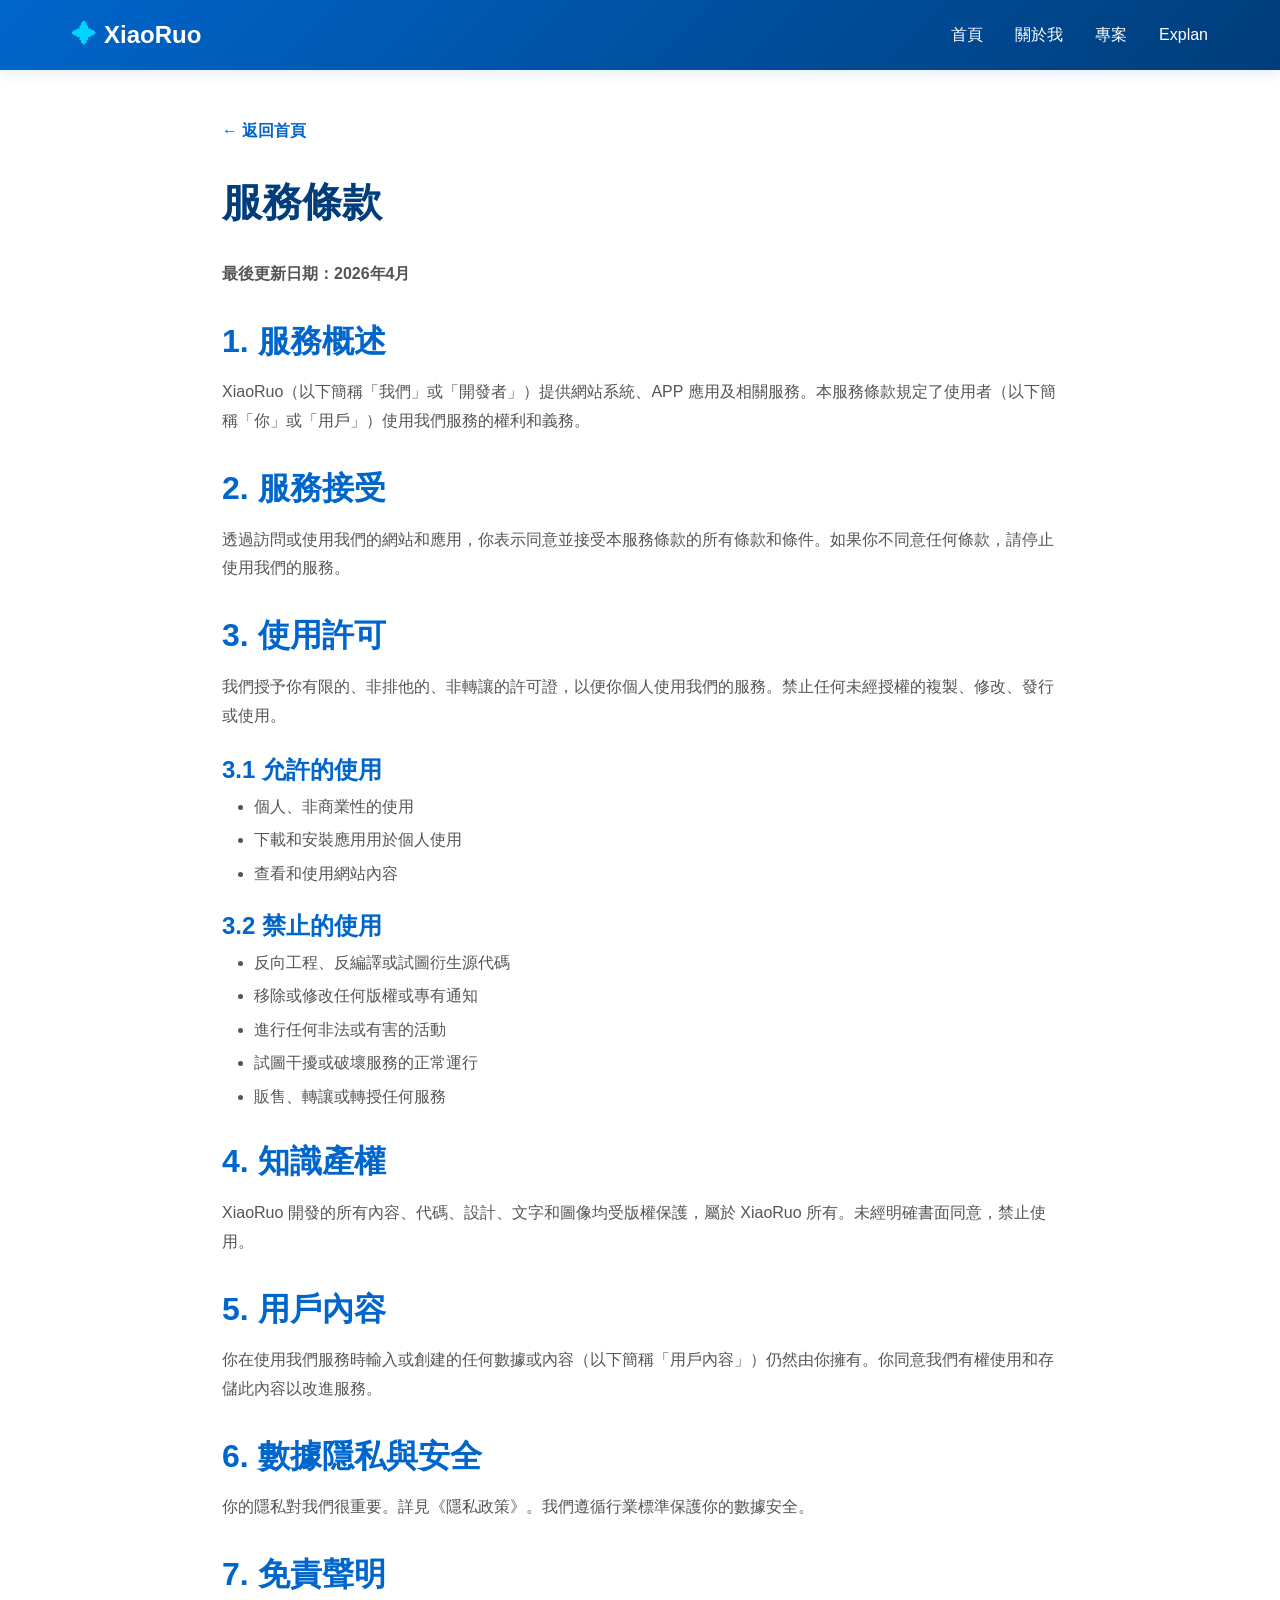
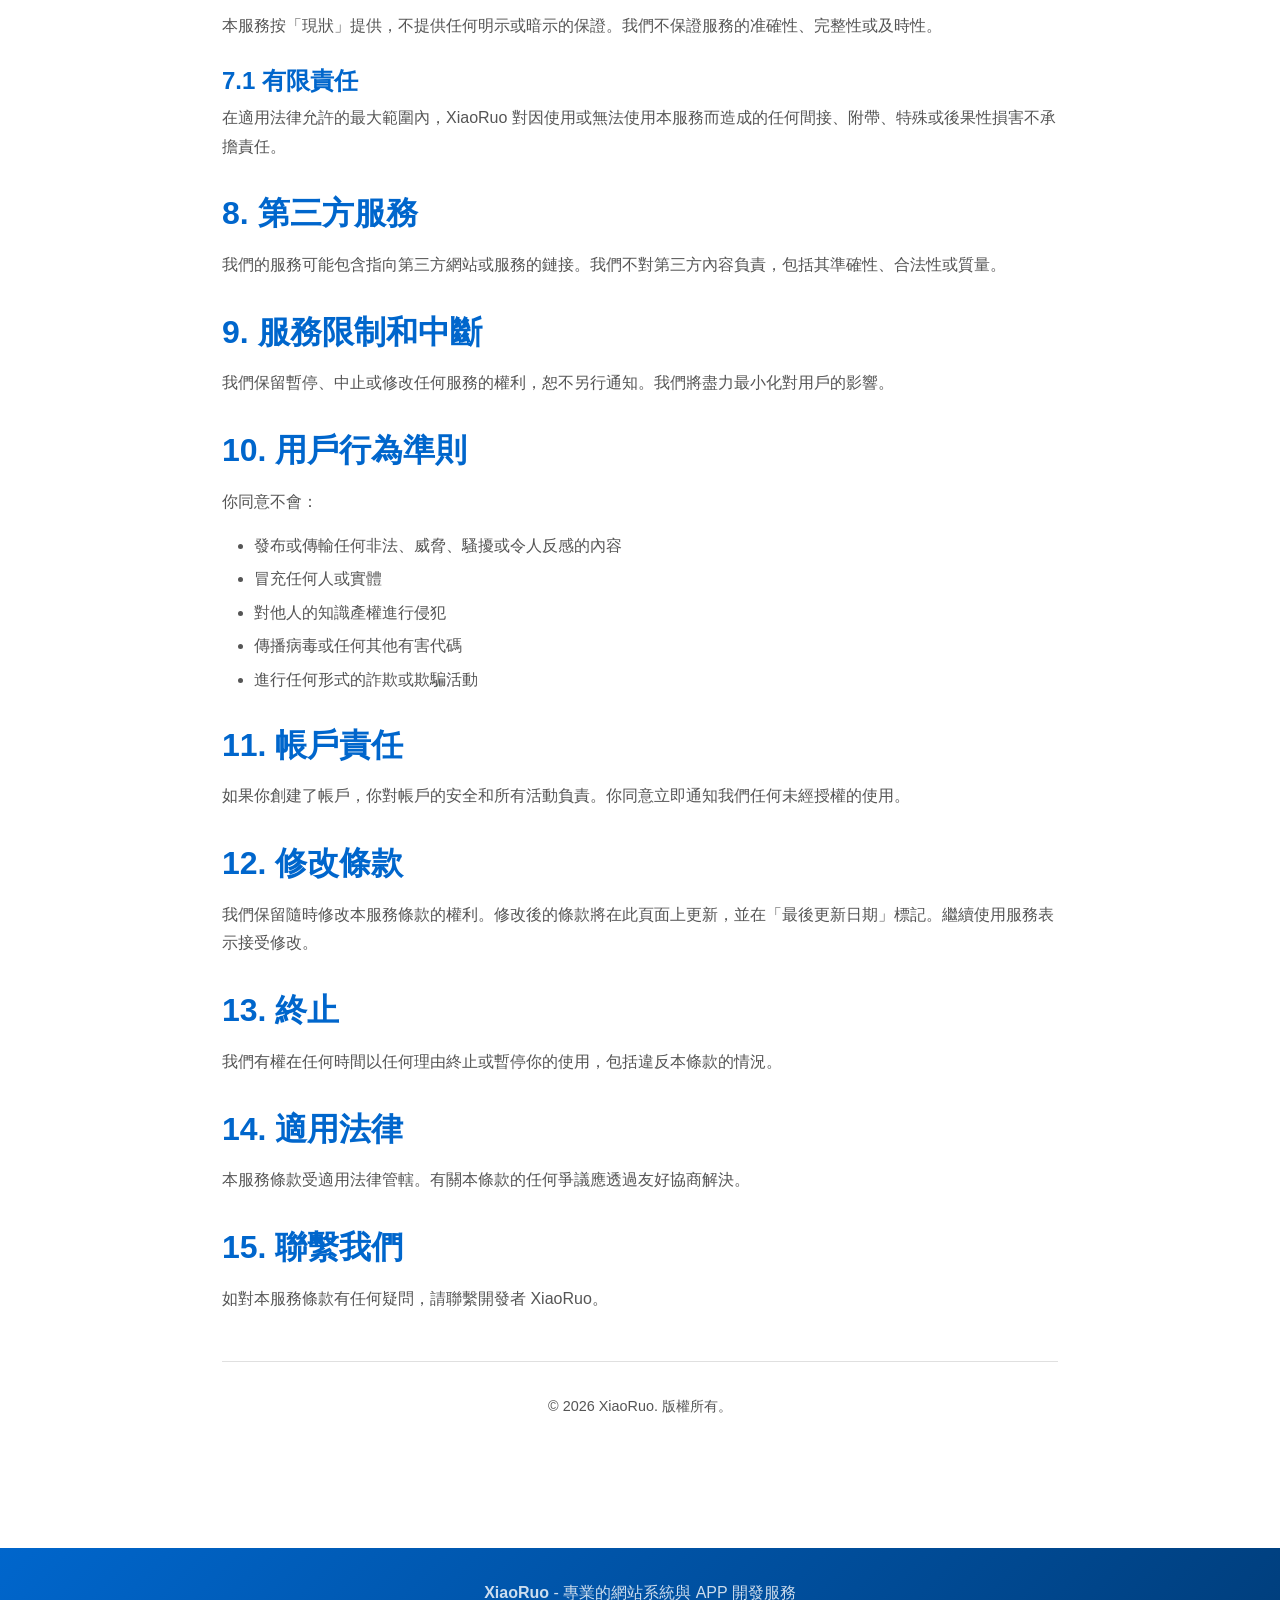
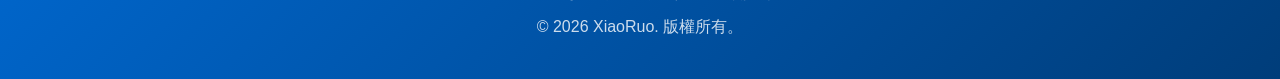
==== pages/terms.html @ 62fd746c "Add files via upload" ====
<!DOCTYPE html>
<html lang="zh-TW">
<head>
  <meta charset="UTF-8">
  <meta name="viewport" content="width=device-width, initial-scale=1.0">
  <title>服務條款 - XiaoRuo</title>
  <link rel="stylesheet" href="../css/style.css">
  <style>
    .legal-container {
      max-width: 900px;
      margin: 0 auto;
      padding: 3rem 2rem;
    }

    .legal-container h1 {
      color: var(--dark-blue);
      margin-bottom: 2rem;
    }

    .legal-container h2 {
      margin-top: 2rem;
      margin-bottom: 1rem;
    }

    .legal-container h3 {
      margin-top: 1.5rem;
      margin-bottom: 0.5rem;
    }

    .legal-container p {
      margin-bottom: 1rem;
      line-height: 1.8;
    }

    .legal-container ul,
    .legal-container ol {
      margin-left: 2rem;
      margin-bottom: 1rem;
    }

    .legal-container li {
      margin-bottom: 0.5rem;
      color: var(--gray-text);
    }

    .back-link {
      display: inline-flex;
      align-items: center;
      gap: 0.5rem;
      color: var(--primary-blue);
      font-weight: 600;
      margin-bottom: 2rem;
    }

    @media (max-width: 768px) {
      .legal-container {
        padding: 2rem 1rem;
      }
    }
  </style>
</head>
<body>
  <!-- Header & Navigation -->
  <header>
    <div class="header-container">
      <div class="logo">
        <span>✦</span> XiaoRuo
      </div>
      <button class="menu-toggle">☰</button>
      <nav>
        <ul>
          <li><a href="../index.html">首頁</a></li>
          <li><a href="../index.html#about">關於我</a></li>
          <li><a href="../index.html#projects">專案</a></li>
          <li><a href="explan.html">Explan</a></li>
        </ul>
      </nav>
    </div>
  </header>

  <div class="legal-container">
    <a href="../index.html" class="back-link">← 返回首頁</a>

    <h1>服務條款</h1>

    <p><strong>最後更新日期：2026年4月</strong></p>

    <h2>1. 服務概述</h2>
    <p>XiaoRuo（以下簡稱「我們」或「開發者」）提供網站系統、APP 應用及相關服務。本服務條款規定了使用者（以下簡稱「你」或「用戶」）使用我們服務的權利和義務。</p>

    <h2>2. 服務接受</h2>
    <p>透過訪問或使用我們的網站和應用，你表示同意並接受本服務條款的所有條款和條件。如果你不同意任何條款，請停止使用我們的服務。</p>

    <h2>3. 使用許可</h2>
    <p>我們授予你有限的、非排他的、非轉讓的許可證，以便你個人使用我們的服務。禁止任何未經授權的複製、修改、發行或使用。</p>

    <h3>3.1 允許的使用</h3>
    <ul>
      <li>個人、非商業性的使用</li>
      <li>下載和安裝應用用於個人使用</li>
      <li>查看和使用網站內容</li>
    </ul>

    <h3>3.2 禁止的使用</h3>
    <ul>
      <li>反向工程、反編譯或試圖衍生源代碼</li>
      <li>移除或修改任何版權或專有通知</li>
      <li>進行任何非法或有害的活動</li>
      <li>試圖干擾或破壞服務的正常運行</li>
      <li>販售、轉讓或轉授任何服務</li>
    </ul>

    <h2>4. 知識產權</h2>
    <p>XiaoRuo 開發的所有內容、代碼、設計、文字和圖像均受版權保護，屬於 XiaoRuo 所有。未經明確書面同意，禁止使用。</p>

    <h2>5. 用戶內容</h2>
    <p>你在使用我們服務時輸入或創建的任何數據或內容（以下簡稱「用戶內容」）仍然由你擁有。你同意我們有權使用和存儲此內容以改進服務。</p>

    <h2>6. 數據隱私與安全</h2>
    <p>你的隱私對我們很重要。詳見《隱私政策》。我們遵循行業標準保護你的數據安全。</p>

    <h2>7. 免責聲明</h2>
    <p>本服務按「現狀」提供，不提供任何明示或暗示的保證。我們不保證服務的准確性、完整性或及時性。</p>

    <h3>7.1 有限責任</h3>
    <p>在適用法律允許的最大範圍內，XiaoRuo 對因使用或無法使用本服務而造成的任何間接、附帶、特殊或後果性損害不承擔責任。</p>

    <h2>8. 第三方服務</h2>
    <p>我們的服務可能包含指向第三方網站或服務的鏈接。我們不對第三方內容負責，包括其準確性、合法性或質量。</p>

    <h2>9. 服務限制和中斷</h2>
    <p>我們保留暫停、中止或修改任何服務的權利，恕不另行通知。我們將盡力最小化對用戶的影響。</p>

    <h2>10. 用戶行為準則</h2>
    <p>你同意不會：</p>
    <ul>
      <li>發布或傳輸任何非法、威脅、騷擾或令人反感的內容</li>
      <li>冒充任何人或實體</li>
      <li>對他人的知識產權進行侵犯</li>
      <li>傳播病毒或任何其他有害代碼</li>
      <li>進行任何形式的詐欺或欺騙活動</li>
    </ul>

    <h2>11. 帳戶責任</h2>
    <p>如果你創建了帳戶，你對帳戶的安全和所有活動負責。你同意立即通知我們任何未經授權的使用。</p>

    <h2>12. 修改條款</h2>
    <p>我們保留隨時修改本服務條款的權利。修改後的條款將在此頁面上更新，並在「最後更新日期」標記。繼續使用服務表示接受修改。</p>

    <h2>13. 終止</h2>
    <p>我們有權在任何時間以任何理由終止或暫停你的使用，包括違反本條款的情況。</p>

    <h2>14. 適用法律</h2>
    <p>本服務條款受適用法律管轄。有關本條款的任何爭議應透過友好協商解決。</p>

    <h2>15. 聯繫我們</h2>
    <p>如對本服務條款有任何疑問，請聯繫開發者 XiaoRuo。</p>

    <p style="margin-top: 3rem; padding-top: 2rem; border-top: 1px solid var(--border-color); text-align: center; font-size: 0.9rem; color: var(--gray-text);">
      © 2026 XiaoRuo. 版權所有。
    </p>
  </div>

  <!-- Footer -->
  <footer>
    <div class="footer-content">
      <p><strong>XiaoRuo</strong> - 專業的網站系統與 APP 開發服務</p>
      <p>© 2026 XiaoRuo. 版權所有。</p>
    </div>
  </footer>

  <script src="../js/script.js"></script>
</body>
</html>
---- css/style.css ----
/* ============================================
   XiaoRuo Personal Brand Website
   Color Scheme: Light Blue & Blue
   ============================================ */

:root {
  --primary-blue: #0066cc;
  --light-blue: #00a8ff;
  --sky-blue: #00d4ff;
  --dark-blue: #003d7a;
  --light-bg: #f0f8ff;
  --white: #ffffff;
  --dark-text: #1a1a1a;
  --gray-text: #555555;
  --border-color: #e0e0e0;
  --shadow: 0 4px 12px rgba(0, 102, 204, 0.1);
}

* {
  margin: 0;
  padding: 0;
  box-sizing: border-box;
}

html {
  scroll-behavior: smooth;
}

body {
  font-family: -apple-system, BlinkMacSystemFont, 'Segoe UI', Roboto, 'Helvetica Neue', Arial, sans-serif;
  line-height: 1.6;
  color: var(--dark-text);
  background-color: var(--white);
}

/* ============================================
   Typography
   ============================================ */

h1, h2, h3, h4, h5, h6 {
  line-height: 1.3;
  font-weight: 600;
}

h1 {
  font-size: 2.5rem;
}

h2 {
  font-size: 2rem;
  color: var(--primary-blue);
}

h3 {
  font-size: 1.5rem;
  color: var(--primary-blue);
}

p {
  color: var(--gray-text);
  margin-bottom: 1rem;
}

a {
  color: var(--primary-blue);
  text-decoration: none;
  transition: color 0.3s ease;
}

a:hover {
  color: var(--light-blue);
}

/* ============================================
   Header & Navigation
   ============================================ */

header {
  background: linear-gradient(135deg, var(--primary-blue) 0%, var(--dark-blue) 100%);
  color: var(--white);
  padding: 1rem 0;
  position: sticky;
  top: 0;
  z-index: 100;
  box-shadow: var(--shadow);
}

.header-container {
  max-width: 1200px;
  margin: 0 auto;
  padding: 0 2rem;
  display: flex;
  justify-content: space-between;
  align-items: center;
}

.logo {
  font-size: 1.5rem;
  font-weight: 700;
  color: var(--white);
  display: flex;
  align-items: center;
  gap: 0.5rem;
}

.logo span {
  color: var(--sky-blue);
}

nav ul {
  display: flex;
  list-style: none;
  gap: 2rem;
}

nav a {
  color: var(--white);
  font-weight: 500;
  transition: color 0.3s ease;
}

nav a:hover {
  color: var(--sky-blue);
}

/* Mobile Menu Toggle */
.menu-toggle {
  display: none;
  background: none;
  border: none;
  color: var(--white);
  font-size: 1.5rem;
  cursor: pointer;
}

/* ============================================
   Hero Section
   ============================================ */

.hero {
  background: linear-gradient(135deg, rgba(0, 102, 204, 0.05) 0%, rgba(0, 168, 255, 0.05) 100%);
  padding: 6rem 2rem;
  text-align: center;
  min-height: 500px;
  display: flex;
  align-items: center;
  justify-content: center;
}

.hero-container {
  max-width: 800px;
}

.hero h1 {
  font-size: 3rem;
  color: var(--dark-blue);
  margin-bottom: 1rem;
  animation: fadeInDown 0.8s ease;
}

.hero .subtitle {
  font-size: 1.3rem;
  color: var(--primary-blue);
  margin-bottom: 2rem;
  animation: fadeInUp 0.8s ease;
}

.hero p {
  font-size: 1.1rem;
  margin-bottom: 2rem;
  color: var(--gray-text);
}

.cta-buttons {
  display: flex;
  gap: 1rem;
  justify-content: center;
  flex-wrap: wrap;
  animation: fadeInUp 1s ease;
}

.btn {
  padding: 0.75rem 2rem;
  border: none;
  border-radius: 50px;
  font-size: 1rem;
  font-weight: 600;
  cursor: pointer;
  transition: all 0.3s ease;
  text-decoration: none;
  display: inline-block;
}

.btn-primary {
  background: linear-gradient(135deg, var(--primary-blue) 0%, var(--light-blue) 100%);
  color: var(--white);
}

.btn-primary:hover {
  transform: translateY(-2px);
  box-shadow: 0 8px 20px rgba(0, 102, 204, 0.3);
}

.btn-secondary {
  background: transparent;
  color: var(--primary-blue);
  border: 2px solid var(--primary-blue);
}

.btn-secondary:hover {
  background: var(--primary-blue);
  color: var(--white);
  transform: translateY(-2px);
}

/* ============================================
   About Section
   ============================================ */

.about {
  padding: 4rem 2rem;
  max-width: 1200px;
  margin: 0 auto;
}

.about h2 {
  text-align: center;
  margin-bottom: 2rem;
}

.about-content {
  display: grid;
  grid-template-columns: 1fr 1fr;
  gap: 3rem;
  align-items: center;
}

.about-text h3 {
  margin-bottom: 1.5rem;
}

.about-text p {
  margin-bottom: 1rem;
}

.skills-list {
  list-style: none;
  margin-top: 2rem;
}

.skills-list li {
  padding: 0.5rem 0;
  display: flex;
  align-items: center;
  gap: 0.5rem;
  color: var(--gray-text);
}

.skills-list li:before {
  content: "✓";
  color: var(--sky-blue);
  font-weight: bold;
  font-size: 1.2rem;
}

.about-image {
  background: linear-gradient(135deg, var(--light-blue) 0%, var(--sky-blue) 100%);
  height: 300px;
  border-radius: 12px;
  display: flex;
  align-items: center;
  justify-content: center;
  color: var(--white);
  font-size: 4rem;
}

/* ============================================
   Projects Section
   ============================================ */

.projects {
  padding: 4rem 2rem;
  background-color: var(--light-bg);
}

.projects-container {
  max-width: 1200px;
  margin: 0 auto;
}

.projects h2 {
  text-align: center;
  margin-bottom: 3rem;
}

.projects-grid {
  display: grid;
  grid-template-columns: repeat(auto-fit, minmax(300px, 1fr));
  gap: 2rem;
}

.project-card {
  background: var(--white);
  border-radius: 12px;
  overflow: hidden;
  box-shadow: var(--shadow);
  transition: transform 0.3s ease, box-shadow 0.3s ease;
  cursor: pointer;
}

.project-card:hover {
  transform: translateY(-8px);
  box-shadow: 0 12px 24px rgba(0, 102, 204, 0.2);
}

.project-image {
  height: 200px;
  background: linear-gradient(135deg, var(--primary-blue) 0%, var(--light-blue) 100%);
  display: flex;
  align-items: center;
  justify-content: center;
  color: var(--white);
  font-size: 3rem;
}

.project-content {
  padding: 1.5rem;
}

.project-content h3 {
  margin-bottom: 0.5rem;
}

.project-content p {
  font-size: 0.95rem;
  margin-bottom: 1rem;
}

.project-link {
  display: inline-flex;
  align-items: center;
  gap: 0.5rem;
  color: var(--primary-blue);
  font-weight: 600;
  transition: gap 0.3s ease;
}

.project-link:hover {
  gap: 1rem;
}

/* ============================================
   Footer
   ============================================ */

footer {
  background: linear-gradient(135deg, var(--primary-blue) 0%, var(--dark-blue) 100%);
  color: var(--white);
  padding: 2rem;
  text-align: center;
  margin-top: 4rem;
}

.footer-content {
  max-width: 1200px;
  margin: 0 auto;
}

.footer-content p {
  color: rgba(255, 255, 255, 0.8);
  margin-bottom: 0.5rem;
}

/* ============================================
   Animations
   ============================================ */

@keyframes fadeInDown {
  from {
    opacity: 0;
    transform: translateY(-20px);
  }
  to {
    opacity: 1;
    transform: translateY(0);
  }
}

@keyframes fadeInUp {
  from {
    opacity: 0;
    transform: translateY(20px);
  }
  to {
    opacity: 1;
    transform: translateY(0);
  }
}

/* ============================================
   Responsive Design
   ============================================ */

@media (max-width: 768px) {
  h1 {
    font-size: 2rem;
  }

  h2 {
    font-size: 1.5rem;
  }

  .header-container {
    padding: 0 1rem;
  }

  nav ul {
    gap: 1rem;
  }

  .menu-toggle {
    display: block;
  }

  nav {
    display: none;
  }

  nav.active {
    display: block;
    position: absolute;
    top: 60px;
    left: 0;
    right: 0;
    background: linear-gradient(135deg, var(--primary-blue) 0%, var(--dark-blue) 100%);
    padding: 1rem;
  }

  nav.active ul {
    flex-direction: column;
    gap: 1rem;
  }

  .hero {
    padding: 3rem 1.5rem;
    min-height: auto;
  }

  .hero h1 {
    font-size: 2rem;
  }

  .hero .subtitle {
    font-size: 1.1rem;
  }

  .cta-buttons {
    flex-direction: column;
  }

  .btn {
    width: 100%;
  }

  .about-content {
    grid-template-columns: 1fr;
    gap: 2rem;
  }

  .about-image {
    height: 250px;
  }

  .projects {
    padding: 2rem 1.5rem;
  }

  .projects-grid {
    grid-template-columns: 1fr;
  }
}

@media (max-width: 480px) {
  h1 {
    font-size: 1.5rem;
  }

  h2 {
    font-size: 1.25rem;
  }

  h3 {
    font-size: 1.1rem;
  }

  .hero h1 {
    font-size: 1.75rem;
  }

  .logo {
    font-size: 1.2rem;
  }

  .about {
    padding: 2rem 1rem;
  }

  .skills-list li {
    font-size: 0.95rem;
  }
}
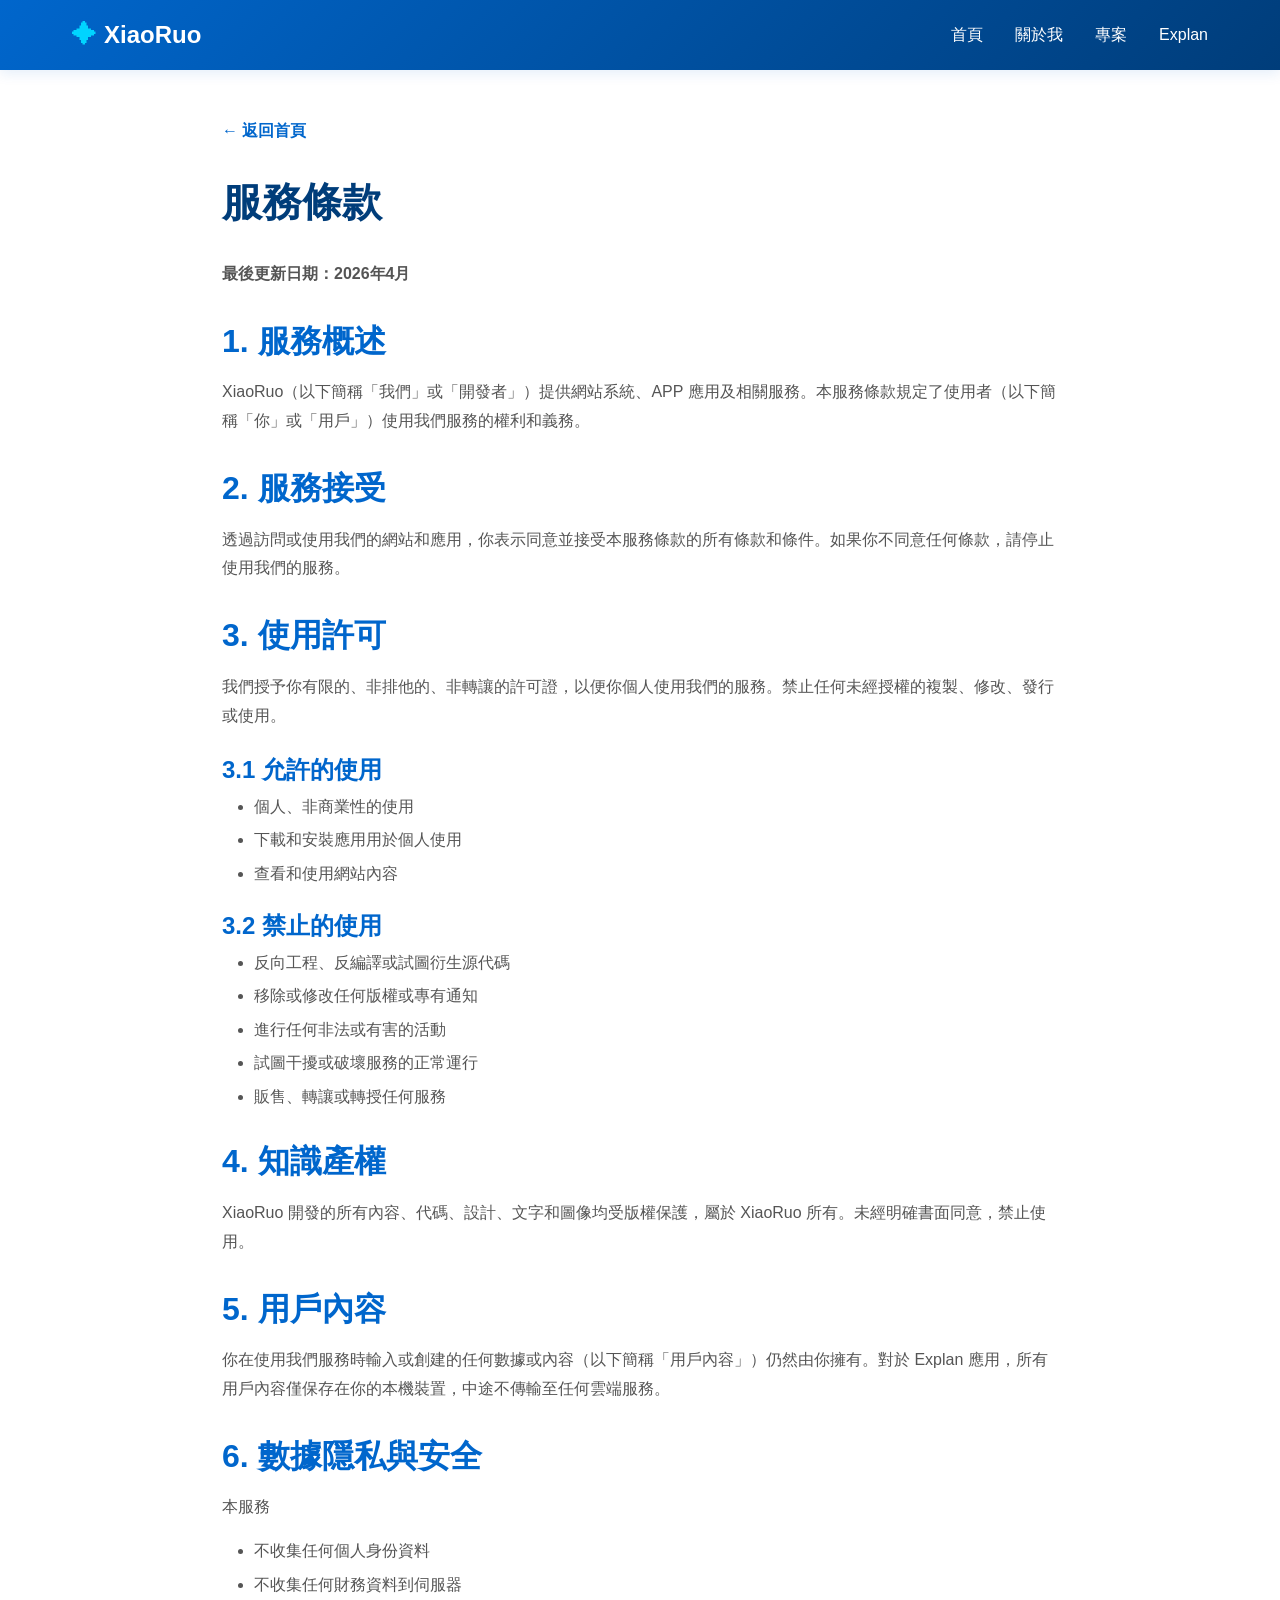
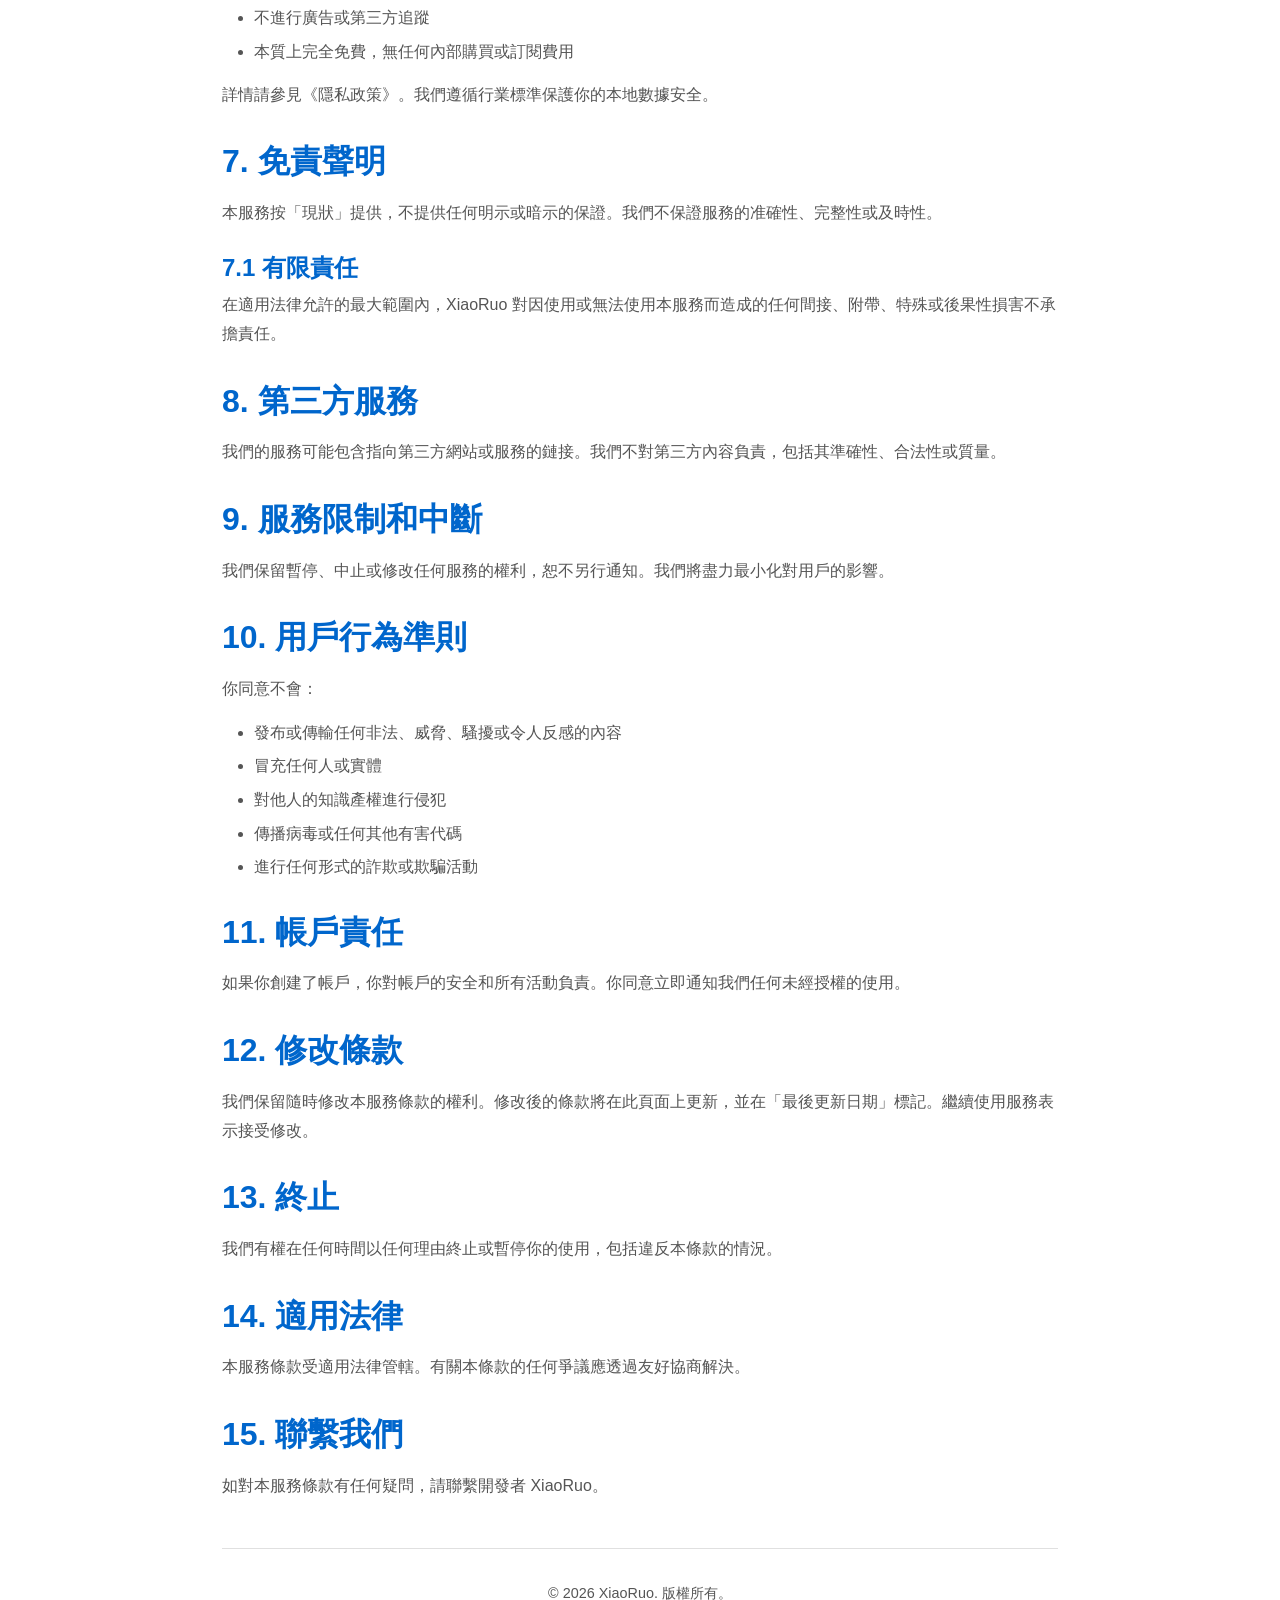
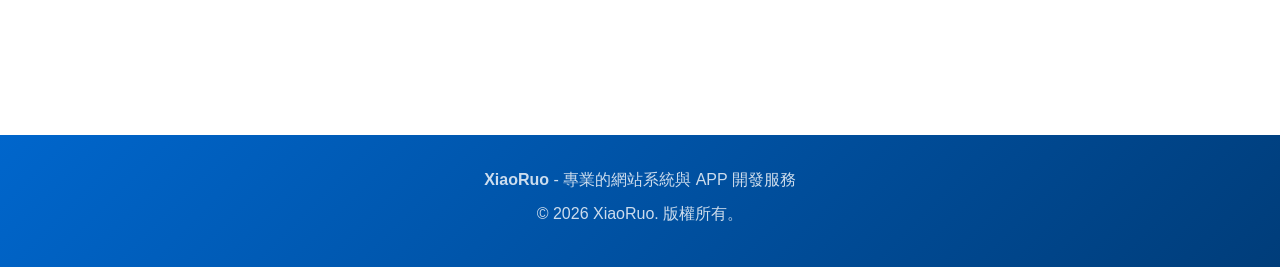
==== commit c3ecb3fc: "no message" ====
--- a/pages/terms.html
+++ b/pages/terms.html
@@ -114,10 +114,17 @@
     <p>XiaoRuo 開發的所有內容、代碼、設計、文字和圖像均受版權保護，屬於 XiaoRuo 所有。未經明確書面同意，禁止使用。</p>
 
     <h2>5. 用戶內容</h2>
-    <p>你在使用我們服務時輸入或創建的任何數據或內容（以下簡稱「用戶內容」）仍然由你擁有。你同意我們有權使用和存儲此內容以改進服務。</p>
+    <p>你在使用我們服務時輸入或創建的任何數據或內容（以下簡稱「用戶內容」）仍然由你擁有。對於 Explan 應用，所有用戶內容僅保存在你的本機裝置，中途不傳輸至任何雲端服務。</p>
 
     <h2>6. 數據隱私與安全</h2>
-    <p>你的隱私對我們很重要。詳見《隱私政策》。我們遵循行業標準保護你的數據安全。</p>
+    <p>本服務</p>
+    <ul>
+      <li>不收集任何個人身份資料</li>
+      <li>不收集任何財務資料到伺服器</li>
+      <li>不進行廣告或第三方追蹤</li>
+      <li>本質上完全免費，無任何內部購買或訂閱費用</li>
+    </ul>
+    <p>詳情請參見《隱私政策》。我們遵循行業標準保護你的本地數據安全。</p>
 
     <h2>7. 免責聲明</h2>
     <p>本服務按「現狀」提供，不提供任何明示或暗示的保證。我們不保證服務的准確性、完整性或及時性。</p>
